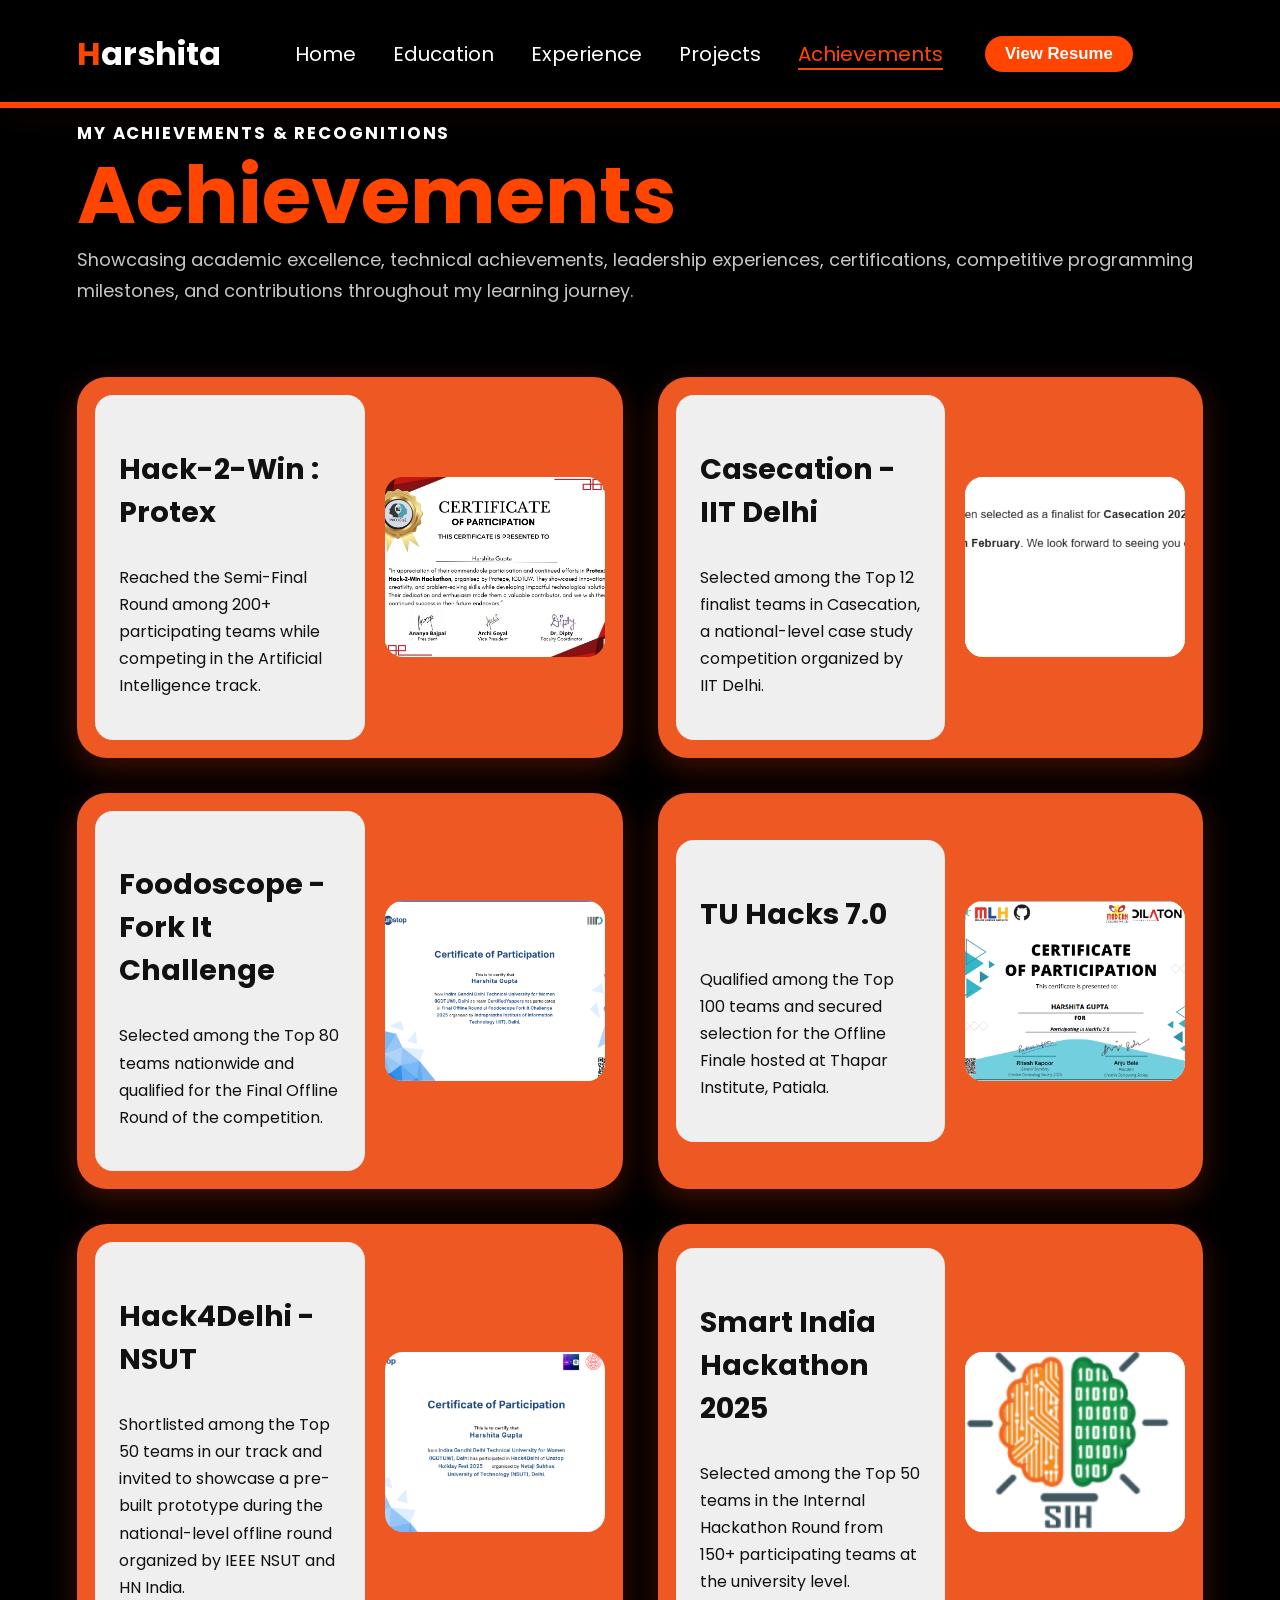
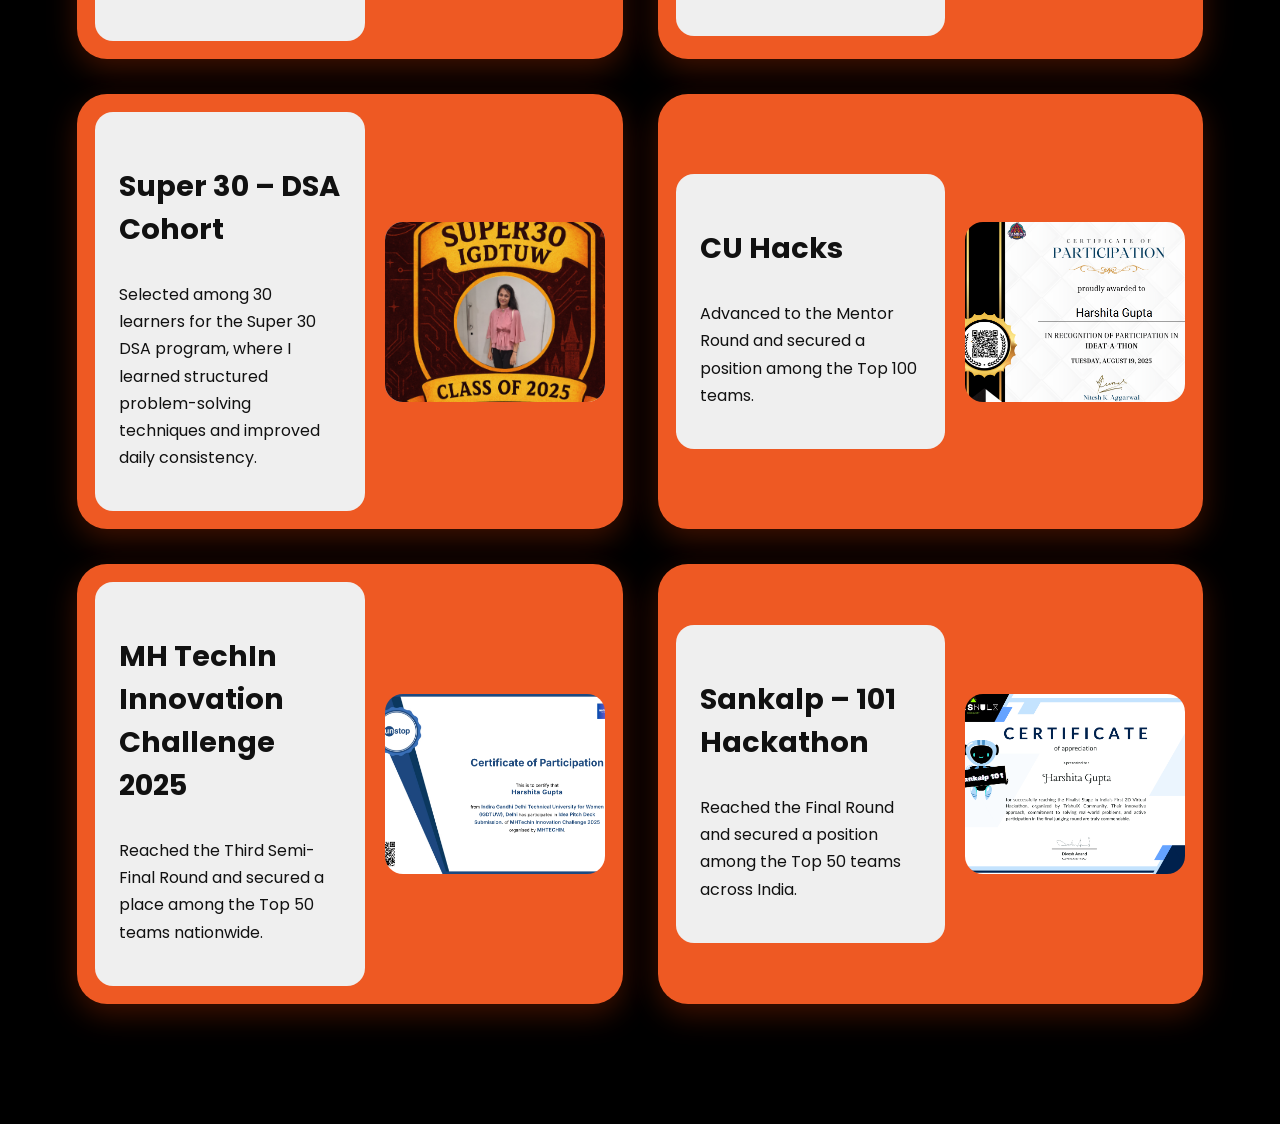
==== Achievements.html @ b1a55d59 "Initial portfolio upload" ====
<!DOCTYPE html>
<html lang="en">
<head>
    <meta charset="UTF-8">
    <meta name="viewport" content="width=device-width, initial-scale=1.0">

    <link rel="preconnect" href="https://fonts.googleapis.com">
    <link rel="preconnect" href="https://fonts.gstatic.com" crossorigin>

    <link href="https://fonts.googleapis.com/css2?family=Poppins:ital,wght@0,100;0,200;0,300;0,400;0,500;0,600;0,700;0,800;0,900;1,100;1,200;1,300;1,400;1,500;1,600;1,700;1,800;1,900&display=swap"
          rel="stylesheet">

    <title>Harshita Gupta - Achievements</title>

    <link rel="stylesheet" href="style.css">
</head>

<body class="achievements-page">

    <!-- HEADER -->

    <header>

        <h2 class="logo">
            <span>H</span>arshita
        </h2>

        <nav>

            <a href="index.html" style="--d:0.1s;">
                Home
            </a>

            <a href="Education.html" style="--d:0.2s;">
                Education
            </a>

            <a href="Experience.html" style="--d:0.3s;">
                Experience
            </a>

            <a href="Projects.html" style="--d:0.4s;">
                Projects
            </a>

            <a class="active" href="Achievements.html" style="--d:0.5s;">
                Achievements
            </a>

        </nav>

        <button id="view-resume-btn">
            <a href="#" id="view-resume-link">
                View Resume
            </a>
        </button>

    </header>

    <!-- ACHIEVEMENTS SECTION -->

<section class="achievements-section">

    <div class="achievements-hero">

        <p class="education-kicker">
            MY ACHIEVEMENTS & RECOGNITIONS
        </p>

        <h2 class="section-title">
            Achievements
        </h2>

        <p class="education-subtitle">
            Showcasing academic excellence, technical achievements,
            leadership experiences, certifications, competitive programming
            milestones, and contributions throughout my learning journey.
        </p>

    </div>

    <div class="achievements-container">

        <!-- PROTEX -->

        <div class="achievement-card">

            <div class="achievement-content">

                <h3>Hack-2-Win : Protex</h3>

                <p>
                    Reached the Semi-Final Round among 200+ participating teams
                    while competing in the Artificial Intelligence track.
                </p>

            </div>

            <div class="achievement-image">

                <a href="Achievements/Protex.png"
                   class="achievement-popup"
                   target="_blank">

                    <img src="Achievements/Protex.png"
                         alt="Protex">

                </a>

            </div>

        </div>

        <!-- CASECATION -->

        <div class="achievement-card">

            <div class="achievement-content">

                <h3>Casecation - IIT Delhi</h3>

                <p>
                    Selected among the Top 12 finalist teams in Casecation,
                    a national-level case study competition organized by IIT Delhi.
                </p>

            </div>

            <div class="achievement-image">

                <a href="Achievements/Casecation.png"
                   class="achievement-popup"
                   target="_blank">

                    <img src="Achievements/Casecation.png"
                         alt="Casecation">

                </a>

            </div>

        </div>

        <!-- FORK IT -->

        <div class="achievement-card">

            <div class="achievement-content">

                <h3>Foodoscope - Fork It Challenge</h3>

                <p>
                    Selected among the Top 80 teams nationwide and qualified
                    for the Final Offline Round of the competition.
                </p>

            </div>

            <div class="achievement-image">

                <a href="Achievements/ForkITFinals.pdf"
                   class="achievement-popup"
                   target="_blank">

                    <img src="Achievements/ForkIT.png"
                         alt="Fork It Challenge">

                </a>

            </div>

        </div>

        <!-- TU HACKS -->

        <div class="achievement-card">

    <div class="achievement-content">

        <h3>TU Hacks 7.0</h3>

        <p>
            Qualified among the Top 100 teams and secured selection
            for the Offline Finale hosted at Thapar Institute, Patiala.
        </p>

    </div>

    <div class="achievement-image">

        <a href="Achievements/TUHacks.pdf"
           class="achievement-popup"
           target="_blank">

            <img src="Achievements/TUHacks.png"
                 alt="TU Hacks">

        </a>

    </div>

</div>

        <!-- HACK4DELHI -->

        <div class="achievement-card">

            <div class="achievement-content">

                <h3>Hack4Delhi - NSUT</h3>

                <p>
                    Shortlisted among the Top 50 teams in our track and invited
                    to showcase a pre-built prototype during the national-level
                    offline round organized by IEEE NSUT and HN India.
                </p>

            </div>

            <div class="achievement-image">

                <a href="Achievements/Hack4Delhi.pdf"
                   class="achievement-popup"
                   target="_blank">

                    <img src="Achievements/Hack4Delhi.png"
                         alt="Hack4Delhi">

                </a>

            </div>

        </div>

        <!-- SIH -->

        <div class="achievement-card">

    <div class="achievement-content">

        <h3>Smart India Hackathon 2025</h3>

        <p>
            Selected among the Top 50 teams in the Internal Hackathon
            Round from 150+ participating teams at the university level.
        </p>

    </div>

    <div class="achievement-image">

        <a href="Achievements/SIH.png"
           class="achievement-popup"
           target="_blank">

            <img src="Achievements/SIH.png"
                 alt="SIH 2025">

        </a>

    </div>

</div>
<div class="achievement-card">

    <div class="achievement-content">

        <h3>Super 30 – DSA Cohort</h3>

        <p>
            Selected among 30 learners for the Super 30 DSA program,
            where I learned structured problem-solving techniques and
            improved daily consistency. 
        </p>

    </div>

    <div class="achievement-image">

        <a href="Achievements/Super30.png"
           class="achievement-popup"
           target="_blank">

            <img src="Achievements/Super30.png"
                 alt="Super 30 DSA Cohort">

        </a>

    </div>

</div>

<div class="achievement-card">

    <div class="achievement-content">

        <h3>CU Hacks</h3>

        <p>
            Advanced to the Mentor Round and secured a position among
            the Top 100 teams. 
        </p>

    </div>

    <div class="achievement-image">

        <a href="Achievements/CUHacks.png"
           class="achievement-popup"
           target="_blank">

            <img src="Achievements/CUHacks.png"
                 alt="CU Hacks">

        </a>

    </div>

</div>
<div class="achievement-card">

    <div class="achievement-content">

        <h3>MH TechIn Innovation Challenge 2025</h3>

        <p>
            Reached the Third Semi-Final Round and secured a place among
            the Top 50 teams nationwide.
        </p>

    </div>

    <div class="achievement-image">

        <a href="Achievements/MHTechIn.png"
           class="achievement-popup"
           target="_blank">

            <img src="Achievements/MHTechIn.png"
                 alt="MH TechIn Innovation Challenge">

        </a>

    </div>

</div>
<div class="achievement-card">

    <div class="achievement-content">

        <h3>Sankalp – 101 Hackathon</h3>

        <p>
            Reached the Final Round and secured a position among the
            Top 50 teams across India.
        </p>

    </div>

    <div class="achievement-image">

        <a href="Achievements/SankalpFinalist.png"
           class="achievement-popup"
           target="_blank">

            <img src="Achievements/SankalpFinalist.png"
                 alt="Sankalp 101 Hackathon">

        </a>

    </div>

</div>

    </div>

</section>

    <!-- RESUME MODAL -->

    <div id="resume-modal" class="modal" aria-hidden="true">

        <div class="modal-content">

            <button class="modal-close"
                    aria-label="Close resume">
                ×
            </button>

            <iframe src="Resume_HarshitaGupta.pdf"
                    frameborder="0"
                    title="Resume PDF">
            </iframe>

        </div>

    </div>

    <!-- SCRIPT -->

    <script>

        (function(){

            const btn = document.getElementById('view-resume-btn');
            const link = document.getElementById('view-resume-link');
            const modal = document.getElementById('resume-modal');
            const close = modal.querySelector('.modal-close');

            function openModal(e){

                if(e) e.preventDefault();

                modal.style.display = 'flex';

                modal.setAttribute(
                    'aria-hidden',
                    'false'
                );

                document.body.style.overflow = 'hidden';
            }

            function closeModal(){

                modal.style.display = 'none';

                modal.setAttribute(
                    'aria-hidden',
                    'true'
                );

                document.body.style.overflow = '';
            }

            btn.addEventListener(
                'click',
                openModal
            );

            link.addEventListener(
                'click',
                openModal
            );

            close.addEventListener(
                'click',
                closeModal
            );

            modal.addEventListener(
                'click',
                function(e){

                    if(e.target === modal)
                        closeModal();
                }
            );

            document.addEventListener(
                'keydown',
                function(e){

                    if(e.key === 'Escape')
                        closeModal();
                }
            );

        })();

    </script>

</body>
</html>
---- style.css ----
html{
	margin: 0 auto;
	font-family: "Poppins", sans-serif;
	scroll-behavior: smooth;
}

body{
	background: #000000;
	color: #ffffff;
	margin: 0 auto;
	padding: 0;
	min-height: 100vh;
	overflow-x: hidden;
}

header{
	position: fixed;
	top: 0;
	left: 0;
	width: 100%;
	height: 72px;
	padding: 18px 6%;
	display: flex;
	align-items: center;
	justify-content: space-between;
	background: rgba(0,0,0,0.95); /* ensure header covers halo and underline doesn't overlap content */
	z-index: 200;
}

.logo{
	font-size: 2rem;
	cursor: pointer;
	transition: .3s ease-in-out;
	font-weight: 700;
}

.logo span{
	color: #ff4500;
}

.logo:hover{
	transform: scale(1.1);
}

nav a{
	font-size: 1.25rem;
	color: #ffffff;
	margin-left: 2rem;
	transition: color .5s ease, border-color .5s ease, transform .5s ease, opacity .5s ease;
	text-decoration: none;
	opacity: 0;
	animation: fadeIn .7s ease-out forwards;
	animation-delay: var(--d, 0s);
}

nav a:hover,
nav a.active{
	color: #ff4500;
	border-bottom: 2px solid #ff4500;
}

header button{
	margin-right: 14rem;
	background-color: #ff4500;
	border: none;
	border-radius: 20px;
	padding: 8px 20px;
	transition: 0.5s ease;
}

header button a{
	text-decoration: none;
	color: #ffffff;
	font-size: 1.05rem;
	font-weight: 600;
}

header button:hover{
	background-color: #ff5c33;
	cursor: pointer;
	transform: translateY(-2px);
	opacity: 0.95;
}

/* thin orange underline below the navbar */
header::after{
	content: '';
	position: absolute;
	left: 0;
	right: 0;
	bottom: 0;
	height: 6px;
	background: #ff4500; /* match site orange */
	border-radius: 0;
	box-shadow: 0 6px 30px rgba(255,69,0,0.14);
	z-index: 201;
}

@media (max-width: 640px){
	header{flex-direction:column;align-items:flex-start}
	nav{flex-wrap:wrap}
	header button{margin-right:0}
	.logo{margin-right:0}
}

/* Hero section */
	.hero-section{
	display: flex;
	align-items: center;
	justify-content: space-between;
	max-width: 1320px;
	margin: 110px auto 40px auto; /* restored earlier top margin */
	padding: 0 7%;
	gap: 3rem;
	min-height: calc(100vh - 120px);
}

.hero-section .hero-text{
	width: 50%;
	display: flex;
	flex-direction: column;
	text-align: left;
	max-width: 620px;
}

.hero-section h1{
	font-size: clamp(3.5rem, 7vw, 5.2rem);
	line-height: 0.98;
	margin: 0.15rem 0 0.35rem 0;
	font-weight: 700;
}

.hero-section h1 span{ color: #ff4500; }

.hero-section h3{
	color: #ff7a2b;
	font-size: clamp(1.35rem, 2.4vw, 1.95rem);
	line-height: 1.35;
	margin: 0.15rem 0 1rem 0;
	font-weight: 600;
}

.hero-section h4{
	letter-spacing: 2px;
	font-size: 1.05rem;
	margin-bottom: 0.6rem;
	font-weight: 700;
}

/* Text entrance animations (match requested timing/delays) */
@keyframes fadeIn{
	from{ opacity: 0; transform: translateY(8px); }
	to  { opacity: 1; transform: translateY(0); }
}

.hero-section h4,
.hero-section h1,
.hero-section h3,
.hero-section p,
.connect-row{
	opacity: 0; /* start hidden until animated */
}

.hero-section h4{
	animation: fadeIn 1.0s ease-out forwards;
	opacity: 0;
}
.hero-section h1{
	animation: fadeIn 1.2s ease-out forwards;
	opacity: 0;
	animation-delay: 0.2s;
}
.hero-section h3{
	animation: fadeIn 1.4s ease-out forwards;
	opacity: 0;
	animation-delay: 0.4s;
}
.hero-section p{
	animation: fadeIn 1.6s ease-out forwards;
	opacity: 0;
	animation-delay: 0.6s;
}
.connect-row{
	animation: fadeIn 0.9s ease-out forwards;
	opacity: 0;
	animation-delay: 0.8s;
}

.hero-section p{
	margin-top: 0.4rem;
	color: rgba(255,255,255,0.86);
	max-width: 560px;
	line-height: 1.75;
	font-size: 1.12rem;
}

.hero-section button{
	background-color: #ff4500;
	border-radius: 20px;
	border: none;
	width: 150px;
	padding: 8px 20px;
	color: #ffffff;
	font-size: 1rem;
	margin-bottom: 15px;
	transition: .5s ease;
}

.hero-section button:hover{
	background-color: #ff5c33;
	cursor: pointer;
}

/* Connect row: button + social icons */
.connect-row{
	display: flex;
	align-items: center;
	gap: 0.4rem; /* tighter spacing between button and icons */
}
.connect-row button{margin-bottom:0}
.social-icons{
	display: flex;
	gap: 0.35rem; /* slightly tighter */
	margin-left: 6px;
}
.social-icons a{
	display:inline-flex;
	width:42px; /* a little larger */
	height:42px;
	align-items:center;
	justify-content:center;
	border-radius:10px;
	background: #060505; /* dark outer square */
	transition: transform .16s ease, background .16s ease;
	box-shadow: 0 6px 18px rgba(0,0,0,0.6) inset;
}
.social-icons svg{
	width:20px;
	height:20px;
	fill: #ffffff; /* icon color white on orange inner */
	background: #ff4500; /* orange inner square */
	padding: 6px; /* creates inner orange square */
	border-radius: 8px;
	box-sizing: content-box;
	transition: transform .16s ease, background .16s ease;
}
.social-icons a:hover{transform: translateY(-3px);background:#0b0b0b}
.social-icons a:hover svg{transform: scale(1.06)}

@media (max-width: 640px){
	.social-icons a{width:30px;height:30px}
	.social-icons svg{width:14px;height:14px}
}


.hero-image{
	width: 50%;
	margin-top: 0;
	display:flex;
	align-items:center;
	justify-content:center;
	position:relative;
	flex: 0 0 auto;
	transform: translateX(28px); /* nudge image container to the right */
}

.hero-image::before{
	/* orange circular backdrop / halo */
	content: '';
	position: absolute;
	width: 440px;
	height: 440px;
	border-radius: 50%;
	background: radial-gradient(circle at 35% 35%, #ff8a3b 0%, #ff5c1f 52%, #ff4500 100%);
	box-shadow: 0 0 50px rgba(255, 69, 0, 0.45);
	z-index: 1;
	/* keep halo centered behind the portrait */
	transform: none;
}

.hero-section img{
	position: relative;
	cursor: pointer;
	width: 405px;
	aspect-ratio: 1 / 1;
	object-fit: cover;
	object-position: 50% 22%;
	border-radius: 50%;
	border: none;
	transition: 0.4s ease-in-out;
	z-index: 2;
}

@media (max-width: 900px){
	.hero-section{flex-direction:column}
	.hero-text,.hero-image{width:100%;margin-left:0}
	.hero-image{margin-top:2rem}
	.hero-section img{width:290px;margin-left:0;object-position:50% 22%}
	.hero-image::before{width:360px;height:360px;transform:translateY(40px)}
}

/* Modal styles for resume preview */
.modal{display:none;position:fixed;inset:0;align-items:center;justify-content:center;background:rgba(0,0,0,0.6);z-index:9999}
.modal-content{width:85%;max-width:1000px;height:85vh;background:#0b0b0b;border-radius:10px;overflow:hidden;display:flex;flex-direction:column}
.modal-close{align-self:flex-end;background:transparent;border:none;color:#fff;font-size:2rem;padding:8px 16px;cursor:pointer}
.modal-content iframe{flex:1;border:0;width:100%;height:100%;background:#fff}
.modal[aria-hidden="false"]{display:flex}

/* Shared section title */
.section-title{
	font-size: clamp(3.1rem, 7vw, 5rem);
	color: #ff4500;
	line-height: 0.98;
	margin: 0.1rem 0 0.7rem 0;
	text-align: left;
}

.education-page{
	background: #000000;
}

/* Education layout */
.education-section{
	max-width: 1320px;
	margin: 118px auto 20px auto;
	padding: 0 7% 2rem 7%;
	display: flex;
	flex-direction: column;
	gap: 1.1rem;
}

.education-hero{
	padding: 0.4rem 0 0.7rem 0;
	animation: fadeIn 0.9s ease-out both;
}

.education-kicker{
	margin: 0 0 0.6rem 0;
	font-size: 1.05rem;
	letter-spacing: 0.12rem;
	text-transform: uppercase;
	font-weight: 700;
	color: #ffffff;
}

.education-subtitle{
    margin: 0.2rem 0 0.25rem 0;
    color: rgba(255,255,255,0.78);
    font-size: 1.12rem;
    line-height: 1.72;
    width: 100%;
}

.edu-card{
	display: grid;
	grid-template-columns: 300px 1fr;
	align-items: stretch;
	gap: 1.1rem;
	background: #050505;
	border: 1px solid rgba(255, 69, 0, 0.42);
	border-radius: 14px;
	padding: 14px;
	box-shadow: 0 10px 22px rgba(0,0,0,0.32);
	animation: fadeIn 0.9s ease-out both;
	transition: transform 0.25s ease,
                box-shadow 0.25s ease,
                border-color 0.25s ease;
	cursor: pointer;
	position: relative;
}

.edu-card:hover{
        transform: translateY(-10px) scale(1.02);


    border-color: #ff6a33;

    box-shadow:
        0 18px 40px rgba(255,69,0,0.35),
        0 0 25px rgba(255,69,0,0.20);
}
.edu-image-box{
    border: 5px solid #ff4500;
    border-radius: 12px;
    overflow: hidden;   /* important */
    padding: 0;
    background: #000;
}

.edu-image-box img{
    width: 100%;
    height: 100%;
    object-fit: cover;
    border-radius: 0;   /* remove inner gap */
    display: block;
}

.edu-content{
	display: flex;
	flex-direction: column;
	justify-content: center;
	padding: 4px 8px;
}

.edu-content h3{
	margin: 0 0 0.55rem 0;
	font-size: clamp(1.55rem, 3vw, 2rem);
	color: #ffffff;
}

.edu-highlight{
	margin: 0 0 0.65rem 0;
	color: #ff8a3b;
	font-weight: 600;
	line-height: 1.5;
	font-size: 1.1rem;
}

.edu-content ul{
	margin: 0;
	padding-left: 1.2rem;
	color: rgba(255,255,255,0.9);
	line-height: 1.6;
	font-size: 1.03rem;
}

.simple-section{
	max-width: 1320px;
	margin: 20px auto;
	padding: 0 7% 2.5rem 7%;
	min-height: 120px;
}

@media (max-width: 1024px){
	.edu-card{
		grid-template-columns: 240px 1fr;
	}
}

@media (max-width: 820px){
	.edu-card{
		grid-template-columns: 1fr;
	}
	.edu-image-box{
		min-height: 190px;
	}
	.section-title{
		text-align: center;
	}
	.education-kicker,
	.education-subtitle{
		text-align: center;
	}
}
.semester-scores{
    display: flex;
    gap: 12px;
    margin-top: 16px;
    flex-wrap: wrap;
}

.semester-scores span{
    background: #ff4500;
    color: #ffffff;
    padding: 8px 16px;
    border-radius: 20px;
    font-weight: 600;
    font-size: 0.95rem;
    box-shadow: 0 4px 12px rgba(255,69,0,0.25);
    transition: all 0.3s ease;
    cursor: pointer;
    border: 1px solid transparent;
}

.semester-scores span:hover{
    transform: translateY(-4px) scale(1.05);
    background: #ff6a33;
    border-color: rgba(255,255,255,0.25);
    box-shadow:
        0 10px 25px rgba(255,69,0,0.45),
        0 0 20px rgba(255,69,0,0.25);
}
/* EXPERIENCE PAGE */

.experience-section{
	 padding-top:40px;
    max-width:1300px;
    margin:120px auto;
    padding:0 6%;
}

.experience-hero{
    margin-bottom:70px;
}

.experience-card{
    display:flex;
    gap:50px;
    position:relative;
    margin-bottom:0px;
}

.company-logo{
	overflow: visible;
    position:relative;
    width:220px;
    display:flex;
    justify-content:center;
    align-items:center;
    flex-shrink:0;
}

.experience-card:first-child .company-logo::before{
    content:'';
    position:absolute;

    top:-30px;
    left:50%;
    transform:translateX(-50%);

    width:20px;
    height:20px;

    background:#ff4500;
    border-radius:50%;

    box-shadow:
        0 0 0 8px rgba(255,69,0,.15),
        0 0 25px rgba(255,69,0,.8);

    z-index:999;
}

.company-logo::after{
    content:'';
    position:absolute;

    top:-8px;      /* starts at top dot */
    bottom:0;       /* ends exactly at bottom of logo container */

    left:50%;
    transform:translateX(-50%);

    width:3px;
    background:#ff4500;

    z-index:0;
}

.company-logo img{
    position:relative;
    z-index:2;

    width:150px;
    height:150px;

    border-radius:50%;
    object-fit:cover;

    background:#000;

    border:5px solid #ff4500;

    box-shadow:
        0 0 30px rgba(255,69,0,.35);

    transition:.3s;
}

.company-logo img:hover{
    transform:scale(1.05);
}

.experience-content{
    flex:1;
    padding-left:40px;
    border-left:2px solid rgba(252, 252, 252, 0.15);
}

.experience-content h3{
    color:white;
     font-size:2.4rem;
    line-height:1.2;
    margin-bottom:12px;
}

.experience-role{
    color:white;
    font-size:1.45rem;
    font-weight:600;
    margin-bottom:8px;
}

.experience-highlight{
    color:#ff8a3b;
    font-size:1.15rem;
    font-weight:600;
    margin-bottom:18px;
}

.experience-content ul{
    padding-left:24px;
    color:white;
    line-height:1.6;
    font-size:1.05rem;
}

.experience-content li{
    margin-bottom:10px;
}

.experience-links{
    display:flex;
    gap:14px;
    flex-wrap:wrap;
    margin-top:25px;
}

.experience-links a{
    text-decoration:none;
    background:#ff4500;
    color:white;
    padding:12px 24px;
    border-radius:30px;
    font-weight:600;

    transition:.3s;

    box-shadow:
    0 8px 20px rgba(255,69,0,.35);
}

.experience-links a:hover{
    transform:translateY(-4px) scale(1.05);

    background:#ff6a33;

    box-shadow:
    0 12px 30px rgba(255,69,0,.5);
}
.experience-card:not(:first-child) .company-logo::before{
    display:none;
}
.end-dot{
    position:absolute;
    left:50%;
    bottom:-20px;

    transform:translateX(-50%);

    width:22px;
    height:22px;

    background:#ff4500;
    border-radius:50%;

    box-shadow:
        0 0 0 8px rgba(255,69,0,.15),
        0 0 30px rgba(255,69,0,.8);

    z-index:3;
}
@media(max-width:900px){

    .experience-card{
        flex-direction:column;
    }

    .company-logo{
        width:100%;
    }

    .company-logo::after{
        display:none;
    }

    .experience-content{
        border-left:none;
        padding-left:0;
    }

    .experience-content h3{
        font-size:2rem;
    }
}
/* =========================
   PROJECTS PAGE
========================= */

.projects-section{
    max-width:1300px;
    margin:120px auto;
    padding:0 6%;
}

.projects-hero{
    margin-bottom:70px;
}

.projects-container{
    display:grid;
    grid-template-columns:repeat(3,1fr);
    gap:35px;
}

.project-card{
    background:#f95e25f4;
    border-radius:20px;

    padding:20px;

    display:flex;
    flex-direction:column;

    transition:.35s;
 min-height: 150px;
    box-shadow:
    0 10px 30px rgba(255,69,0,.25);
}



.project-card:hover{
    transform:translateY(-10px);

    box-shadow:
    0 20px 40px rgba(255,69,0,.45);
}

.project-card img{
    width:100%;
    height:240px;

    object-fit:cover;

    border-radius:18px;

    background:#111;
}

.project-card h3{
    color:rgb(2, 0, 0);

    font-size:1.8rem;

    margin-top:20px;
    margin-bottom:15px;

    text-align:center;
}

.project-card p{
    color:white;
    text-align:center;
    line-height:1.7;
    font-size:0.98rem;

    margin-bottom:20px;
}

.project-links{
    display:flex;
    justify-content:center;
    gap:22px;

    margin-top:25px;
}

.project-links a{
    width:55px;
    height:55px;

    border-radius:50%;

    background:black;

    display:flex;
    justify-content:center;
    align-items:center;

    text-decoration:none;

    transition:.3s;
}

.project-links a:hover{
    transform:scale(1.12);

    background:#1a1a1a;
}

.project-links i{
    color:white;
    font-size:1.7rem;
}

.project-links img{
    width:26px;
    height:26px;

    object-fit:contain;
}

/* RESPONSIVE */

@media(max-width:1100px){

    .projects-container{
        grid-template-columns:repeat(2,1fr);
    }
}

@media(max-width:700px){

    .projects-container{
        grid-template-columns:1fr;
    }

    .project-card h3{
        font-size:1.5rem;
    }
}
/* =========================
   ACHIEVEMENTS PAGE
========================= */

.achievements-section{
    max-width:1300px;
    margin:120px auto;
    padding:0 6%;
}

.achievements-hero{
    margin-bottom:70px;
}

.achievements-container{
    display:grid;
    grid-template-columns:repeat(2,1fr);
    gap:35px;
}

/* MAIN CARD */

.achievement-card{
    background:#f95e25f4;

    border-radius:30px;

    padding:18px;

    display:flex;
    align-items:center;
    gap:20px;

    min-height:240px;

    transition:.35s ease;

    box-shadow:
    0 10px 30px rgba(255,69,0,.25);
}

.achievement-card:hover{
    transform:translateY(-10px);

    box-shadow:
    0 20px 45px rgba(255,69,0,.5);
}

/* KEEP IMAGE RIGHT */



/* CONTENT BOX */

.achievement-content{
    flex:1;

    background:#efefef;

    border-radius:18px;

    padding:24px;

    min-height:180px;

    display:flex;
    flex-direction:column;
    justify-content:center;
}

.achievement-content h3{
    color:#111;

    font-size:1.8rem;
    font-weight:700;

    margin-bottom:14px;
}

.achievement-content p{
    color:#111;

    font-size:1rem;

    line-height:1.7;
}

/* IMAGE BOX */

.achievement-image{
    width:220px;
    min-width:220px;

    height:180px;

    overflow:hidden;

    border-radius:18px;

    background:#efefef;
}

.achievement-image img{
    width:100%;
    height:100%;

    object-fit:cover;

    display:block;

    transition:.4s;
}

.achievement-card:hover .achievement-image img{
    transform:scale(1.05);
}

/* IMAGE LINK */

.achievement-popup{
    width:100%;
    height:100%;

    display:block;
}

/* RESPONSIVE */

@media(max-width:1000px){

    .achievements-container{
        grid-template-columns:1fr;
    }
}

@media(max-width:700px){

    .achievement-card{
        flex-direction:column;
    }

    .achievement-content{
        width:100%;
        min-height:auto;
    }

    .achievement-image{
        width:100%;
        min-width:100%;
        height:250px;
    }

    .achievement-content h3{
        font-size:1.5rem;
    }

    .achievement-content p{
        font-size:.95rem;
    }
}
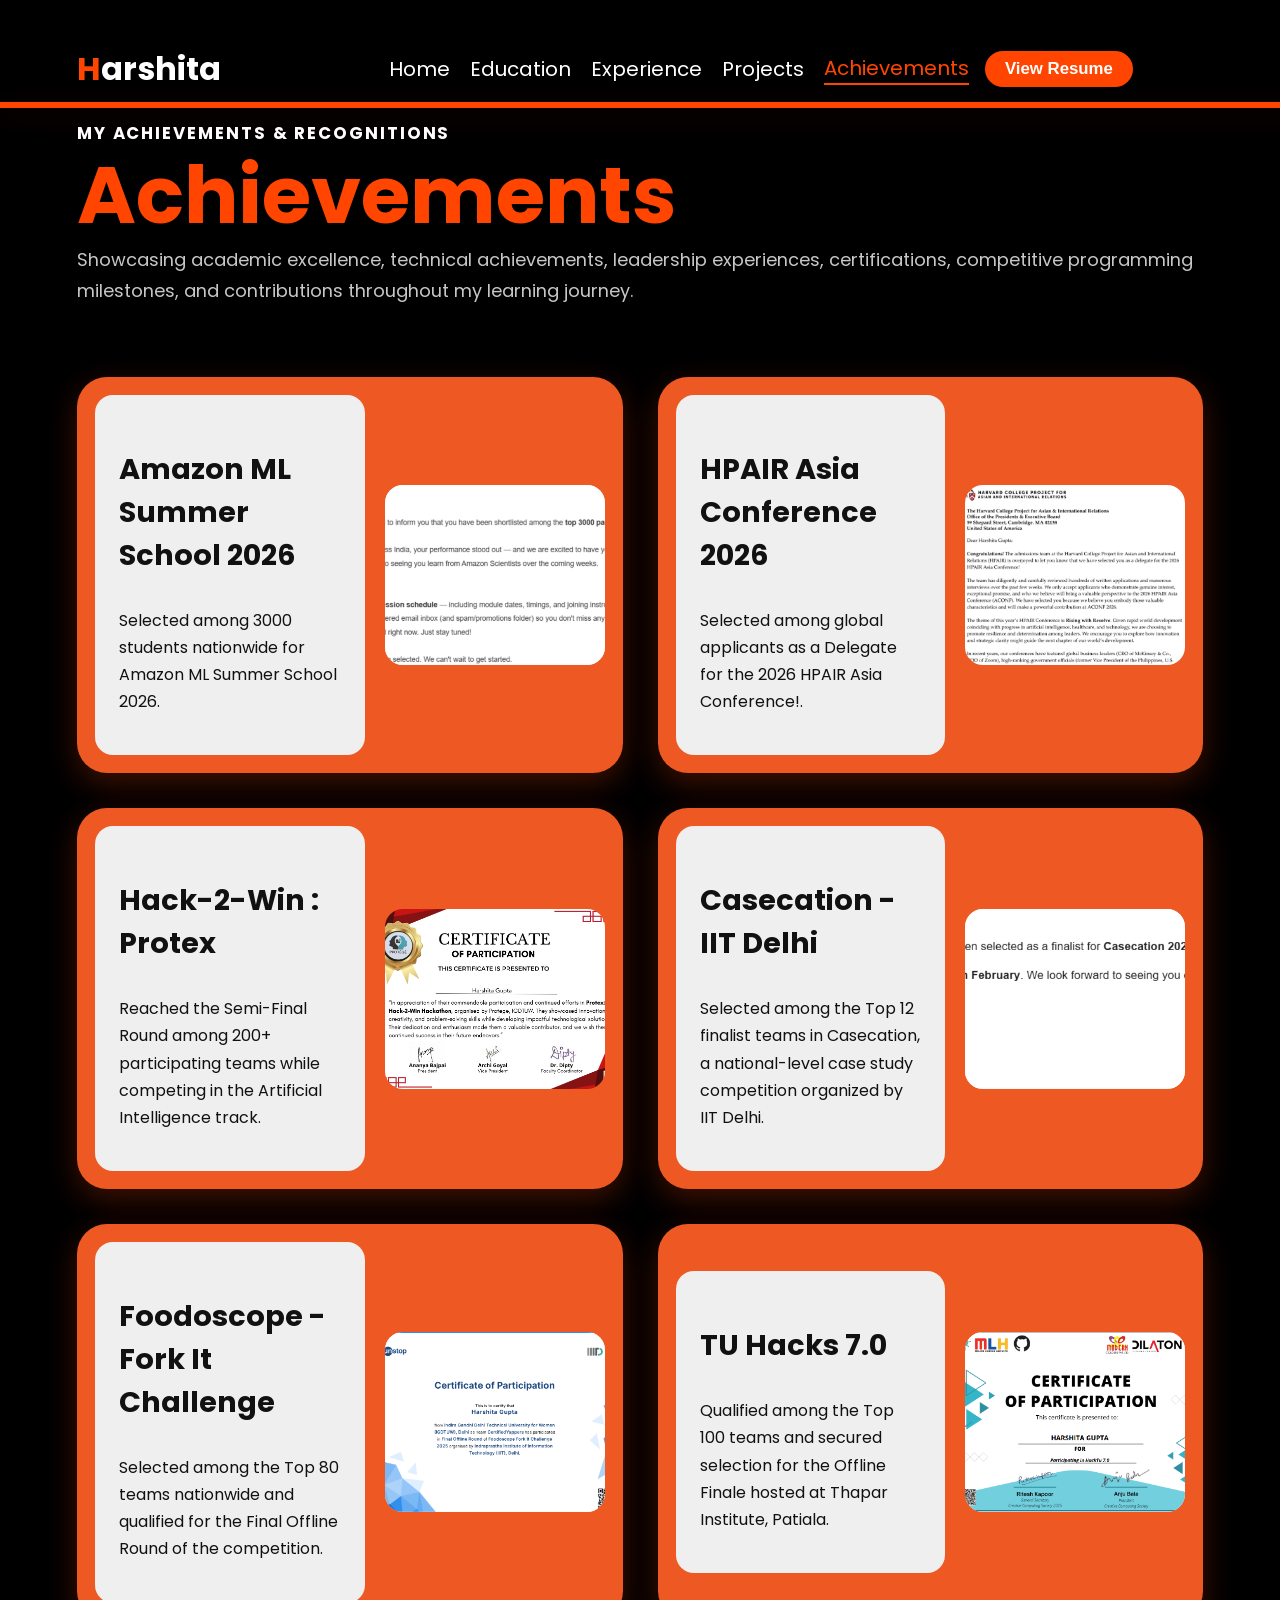
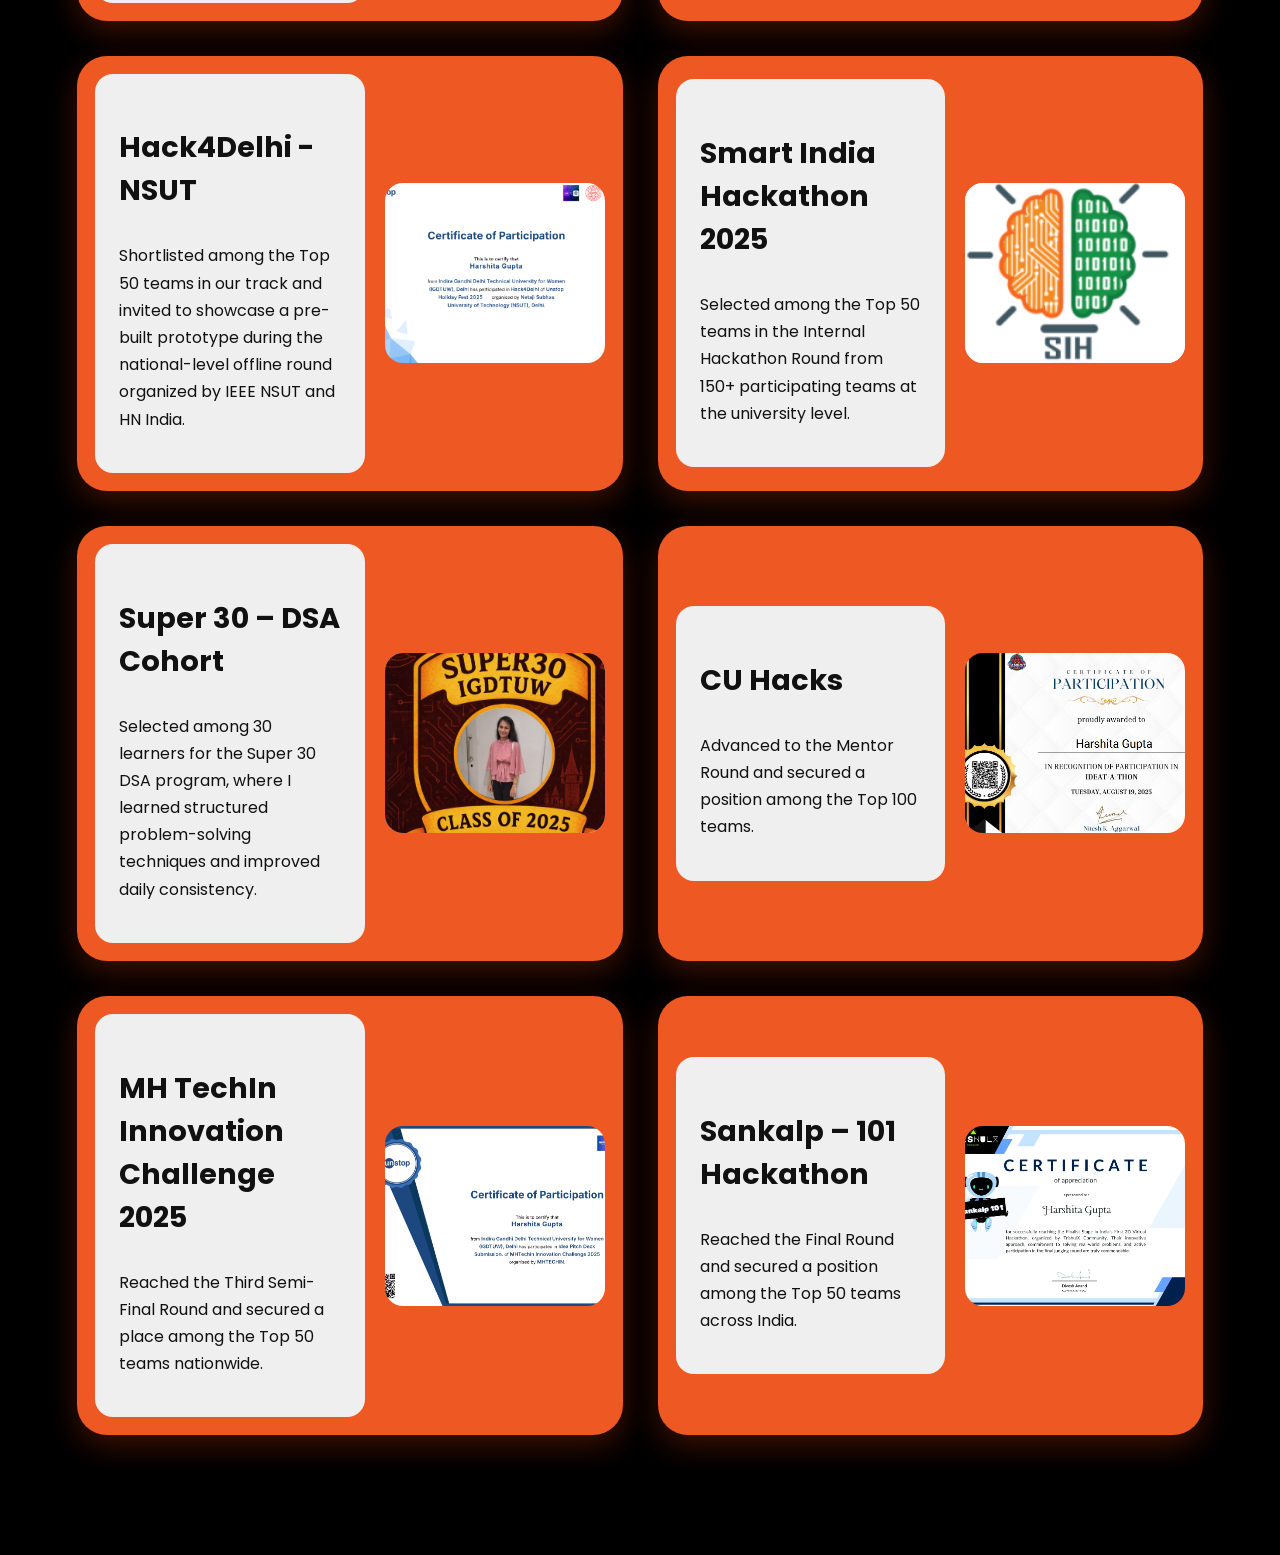
==== commit 1d5b64f4: "recent changes" ====
--- a/Achievements.html
+++ b/Achievements.html
@@ -80,6 +80,67 @@
     </div>
 
     <div class="achievements-container">
+        
+         <!-- MLSS-->
+
+        <div class="achievement-card">
+
+            <div class="achievement-content">
+
+                <h3>Amazon ML Summer School 2026</h3>
+
+                <p>
+            Selected among 3000 students nationwide for Amazon ML Summer School 2026.
+                </p>
+
+            </div>
+
+            <div class="achievement-image">
+
+                <a href="https://drive.google.com/file/d/1lQlqC3X9nnpXbZzaQlr5p3c9piMPay1y/view?usp=sharing"
+                   class="achievement-popup"
+                   target="_blank">
+
+                    <img src="Achievements/MLSS.png"
+                         alt="MLSS">
+
+                </a>
+
+            </div>
+
+        </div>
+
+
+         <!-- HAPIR DELEGATE-->
+
+        <div class="achievement-card">
+
+            <div class="achievement-content">
+
+                <h3>HPAIR Asia Conference 2026</h3>
+
+                <p>
+            Selected among global applicants as a Delegate for the 2026
+HPAIR Asia Conference!.
+                </p>
+
+            </div>
+
+            <div class="achievement-image">
+
+                <a href="https://drive.google.com/file/d/1AMharlIPgM9FcCns4amQ15JyTBkTAHff/view?usp=sharing"
+                   class="achievement-popup"
+                   target="_blank">
+
+                    <img src="Achievements/HPAIR.png"
+                         alt="HPAIR">
+
+                </a>
+
+            </div>
+
+        </div>
+
 
         <!-- PROTEX -->
 
--- a/style.css
+++ b/style.css
@@ -21,8 +21,10 @@
 	height: 72px;
 	padding: 18px 6%;
 	display: flex;
+    flex-wrap: wrap;
 	align-items: center;
 	justify-content: space-between;
+    gap: 0.75rem 1rem;
 	background: rgba(0,0,0,0.95); /* ensure header covers halo and underline doesn't overlap content */
 	z-index: 200;
 }
@@ -45,12 +47,21 @@
 nav a{
 	font-size: 1.25rem;
 	color: #ffffff;
-	margin-left: 2rem;
+    margin-left: 0;
 	transition: color .5s ease, border-color .5s ease, transform .5s ease, opacity .5s ease;
 	text-decoration: none;
 	opacity: 0;
 	animation: fadeIn .7s ease-out forwards;
 	animation-delay: var(--d, 0s);
+}
+
+nav{
+    display: flex;
+    align-items: center;
+    justify-content: flex-end;
+    flex-wrap: wrap;
+    gap: 0.75rem 1.25rem;
+    flex: 1 1 auto;
 }
 
 nav a:hover,
@@ -97,10 +108,29 @@
 }
 
 @media (max-width: 640px){
-	header{flex-direction:column;align-items:flex-start}
-	nav{flex-wrap:wrap}
-	header button{margin-right:0}
-	.logo{margin-right:0}
+    header{
+        height: auto;
+        min-height: 72px;
+        padding: 12px 5% 14px;
+        flex-direction: column;
+        align-items: center;
+        justify-content: center;
+    }
+    nav{
+        width: 100%;
+        justify-content: center;
+        gap: 0.45rem 0.9rem;
+    }
+    nav a{
+        font-size: 1rem;
+    }
+    header button{
+        margin-right: 0;
+    }
+    .logo{
+        margin-right: 0;
+        font-size: 1.75rem;
+    }
 }
 
 /* Hero section */
@@ -251,7 +281,6 @@
 	.social-icons a{width:30px;height:30px}
 	.social-icons svg{width:14px;height:14px}
 }
-
 
 .hero-image{
 	width: 50%;
@@ -297,6 +326,73 @@
 	.hero-image{margin-top:2rem}
 	.hero-section img{width:290px;margin-left:0;object-position:50% 22%}
 	.hero-image::before{width:360px;height:360px;transform:translateY(40px)}
+}
+
+@media (max-width: 640px){
+    .hero-section{
+        margin: 140px auto 32px auto;
+        padding: 0 5%;
+        gap: 1.75rem;
+        min-height: auto;
+    }
+
+    .hero-section .hero-text{
+        max-width: 100%;
+    }
+
+    .hero-section h1{
+        font-size: clamp(2.6rem, 14vw, 3.4rem);
+    }
+
+    .hero-section h3{
+        font-size: 1.12rem;
+    }
+
+    .hero-section p{
+        font-size: 1rem;
+        line-height: 1.65;
+    }
+
+    .connect-row{
+        flex-wrap: wrap;
+    }
+
+    .hero-image{
+        transform: none;
+        margin-top: 1rem;
+    }
+
+    .hero-image::before{
+        width: 280px;
+        height: 280px;
+        transform: none;
+    }
+
+    .hero-section img{
+        width: min(235px, 72vw);
+    }
+
+    .education-section,
+    .experience-section,
+    .projects-section,
+    .achievements-section{
+        margin-top: 140px;
+        padding-left: 5%;
+        padding-right: 5%;
+    }
+
+    .modal-content{
+        width: 92%;
+        height: 78vh;
+    }
+
+    .project-card img{
+        height: 210px;
+    }
+
+    .achievement-image{
+        height: 210px;
+    }
 }
 
 /* Modal styles for resume preview */
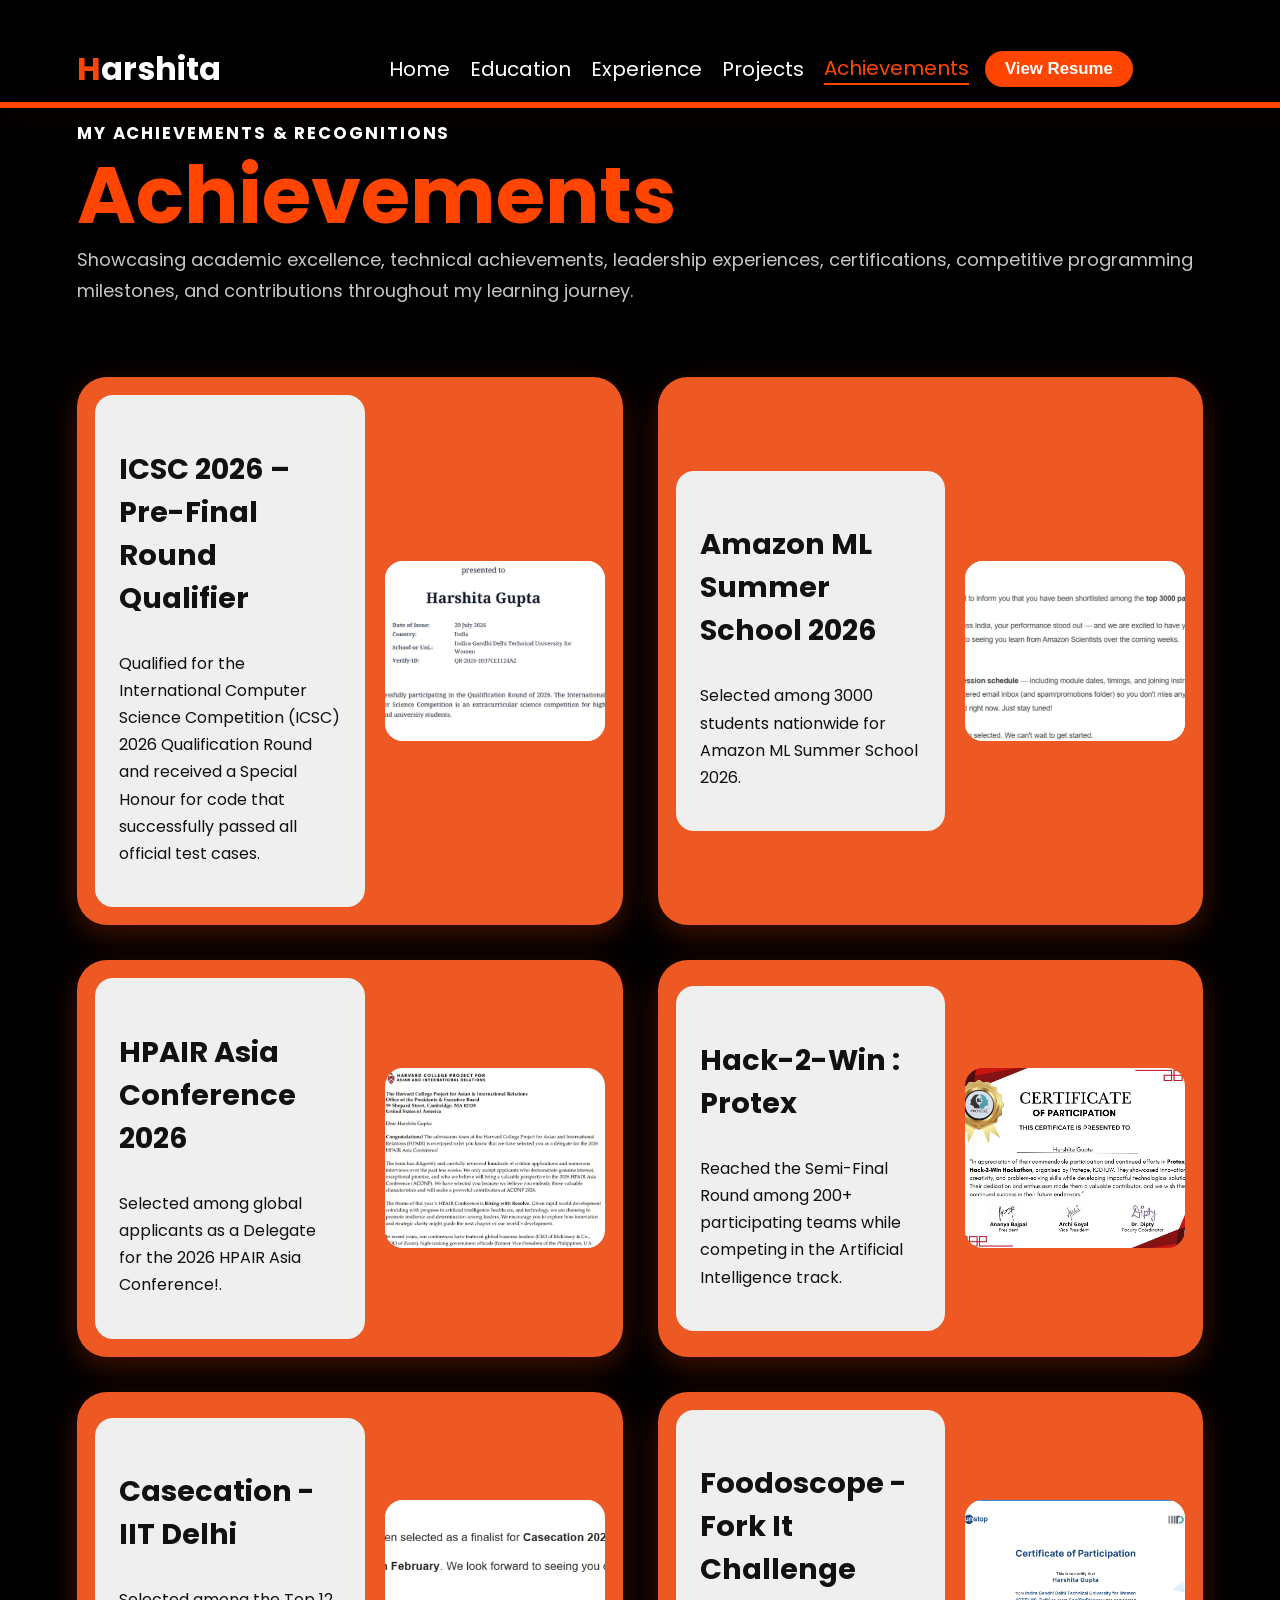
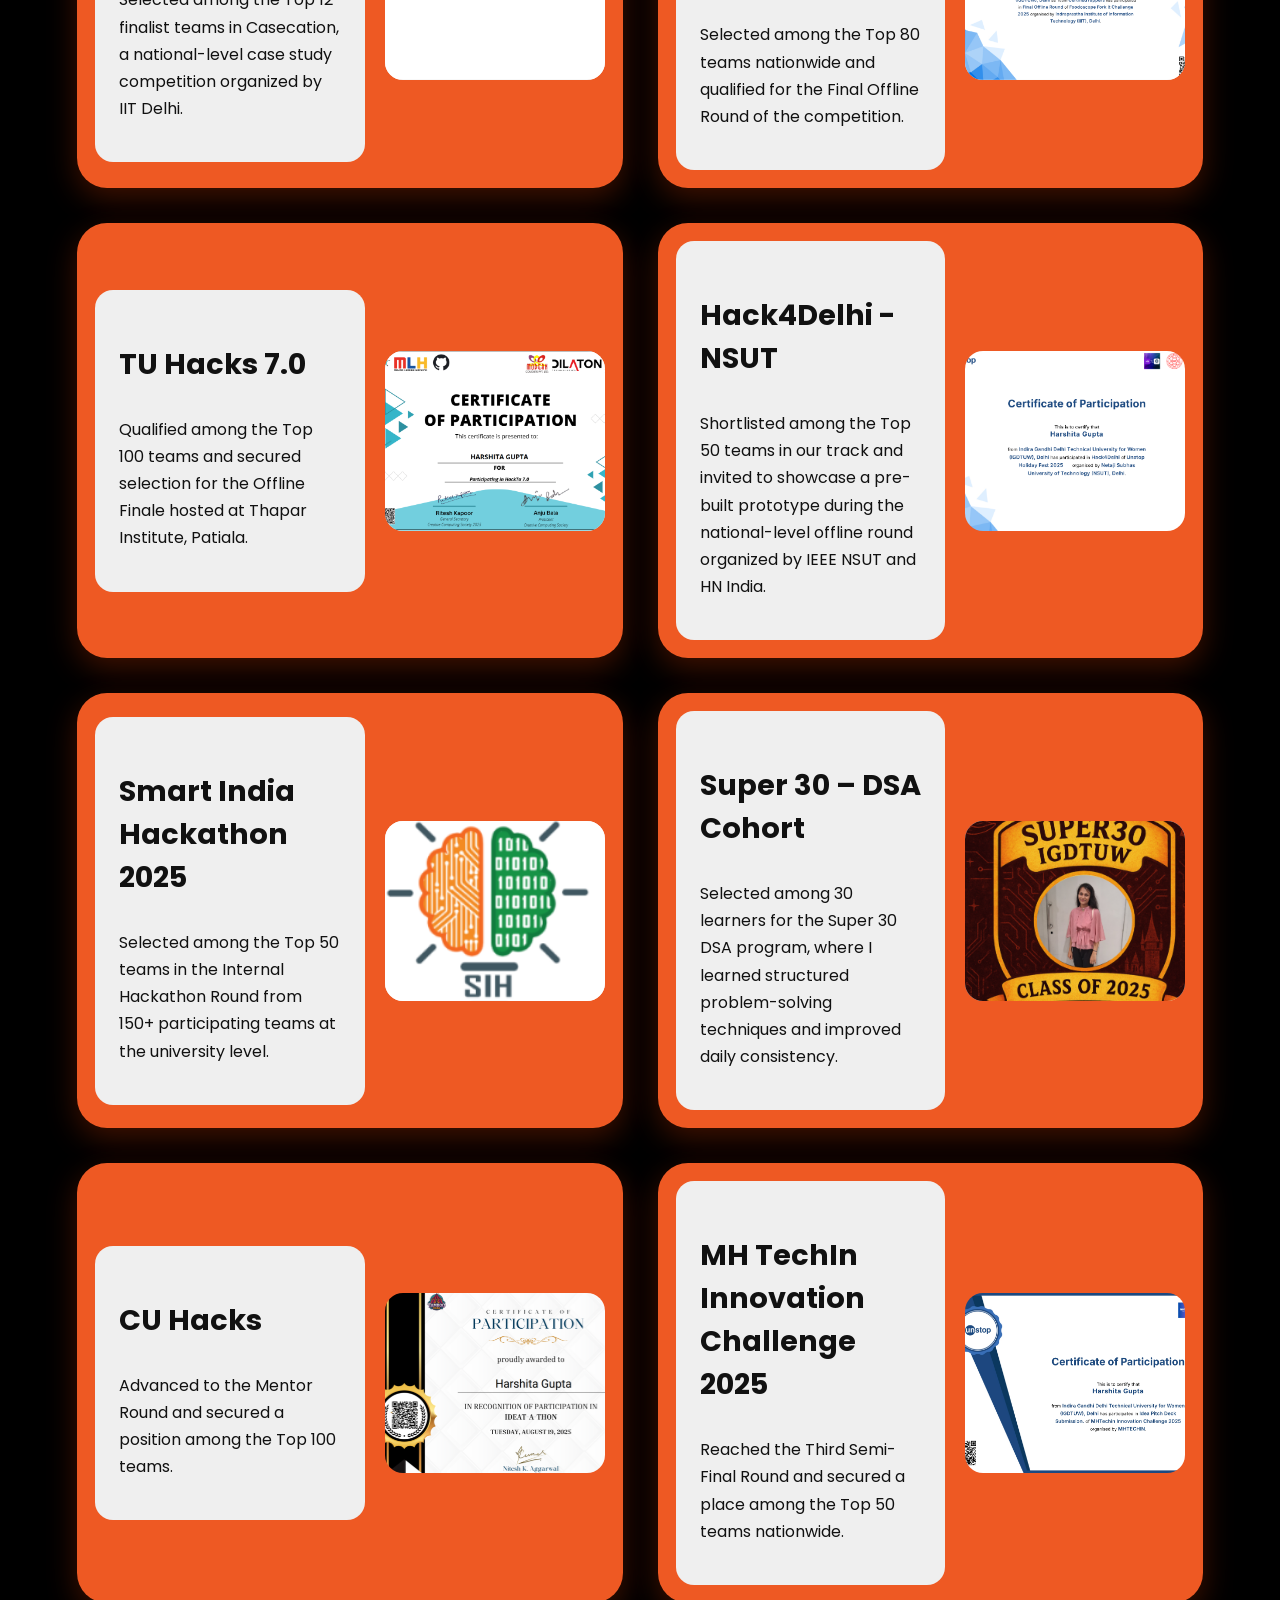
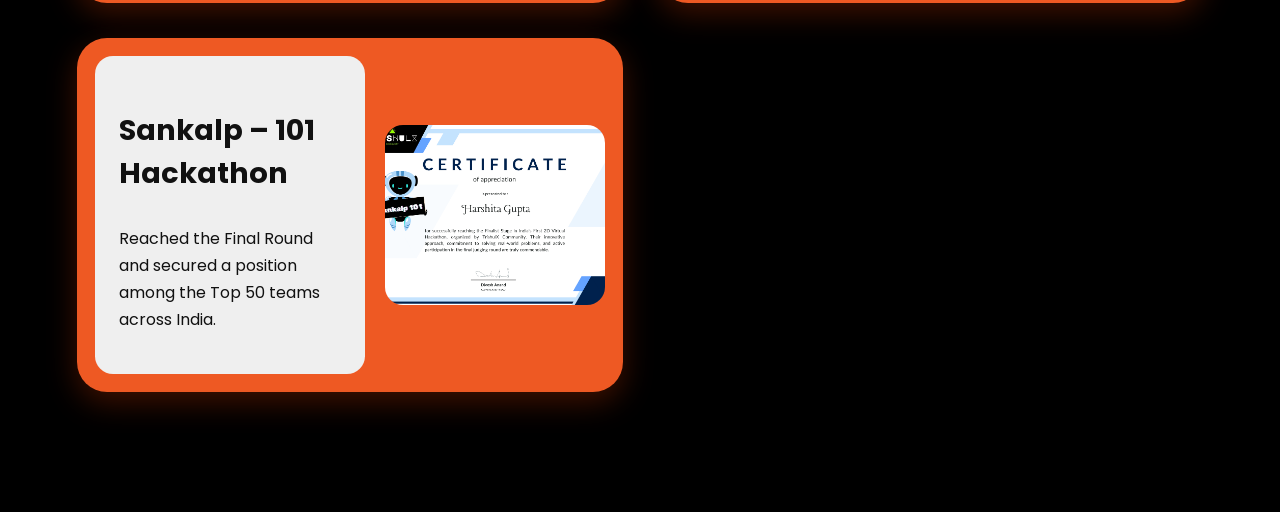
==== commit 2ad51cb0: "updated" ====
--- a/Achievements.html
+++ b/Achievements.html
@@ -80,6 +80,38 @@
     </div>
 
     <div class="achievements-container">
+        <!-- ICSC-2026-->
+
+        <div class="achievement-card">
+
+            <div class="achievement-content">
+
+                <h3>ICSC 2026 – Pre-Final Round Qualifier</h3>
+
+                <p>
+            Qualified for the International Computer Science Competition (ICSC) 2026 Qualification 
+            Round and received a Special Honour for code that 
+            successfully passed all official test cases.
+                </p>
+
+            </div>
+
+            <div class="achievement-image">
+
+                <a href="https://drive.google.com/file/d/15MVG4jtO7a7mwFO1iFFYzO7dD9oCGDpn/view?usp=sharing"
+                   class="achievement-popup"
+                   target="_blank">
+
+                    <img src="Achievements/ICSC.png"
+                         alt="MLSS">
+
+                </a>
+
+            </div>
+
+        </div>
+
+
         
          <!-- MLSS-->
 
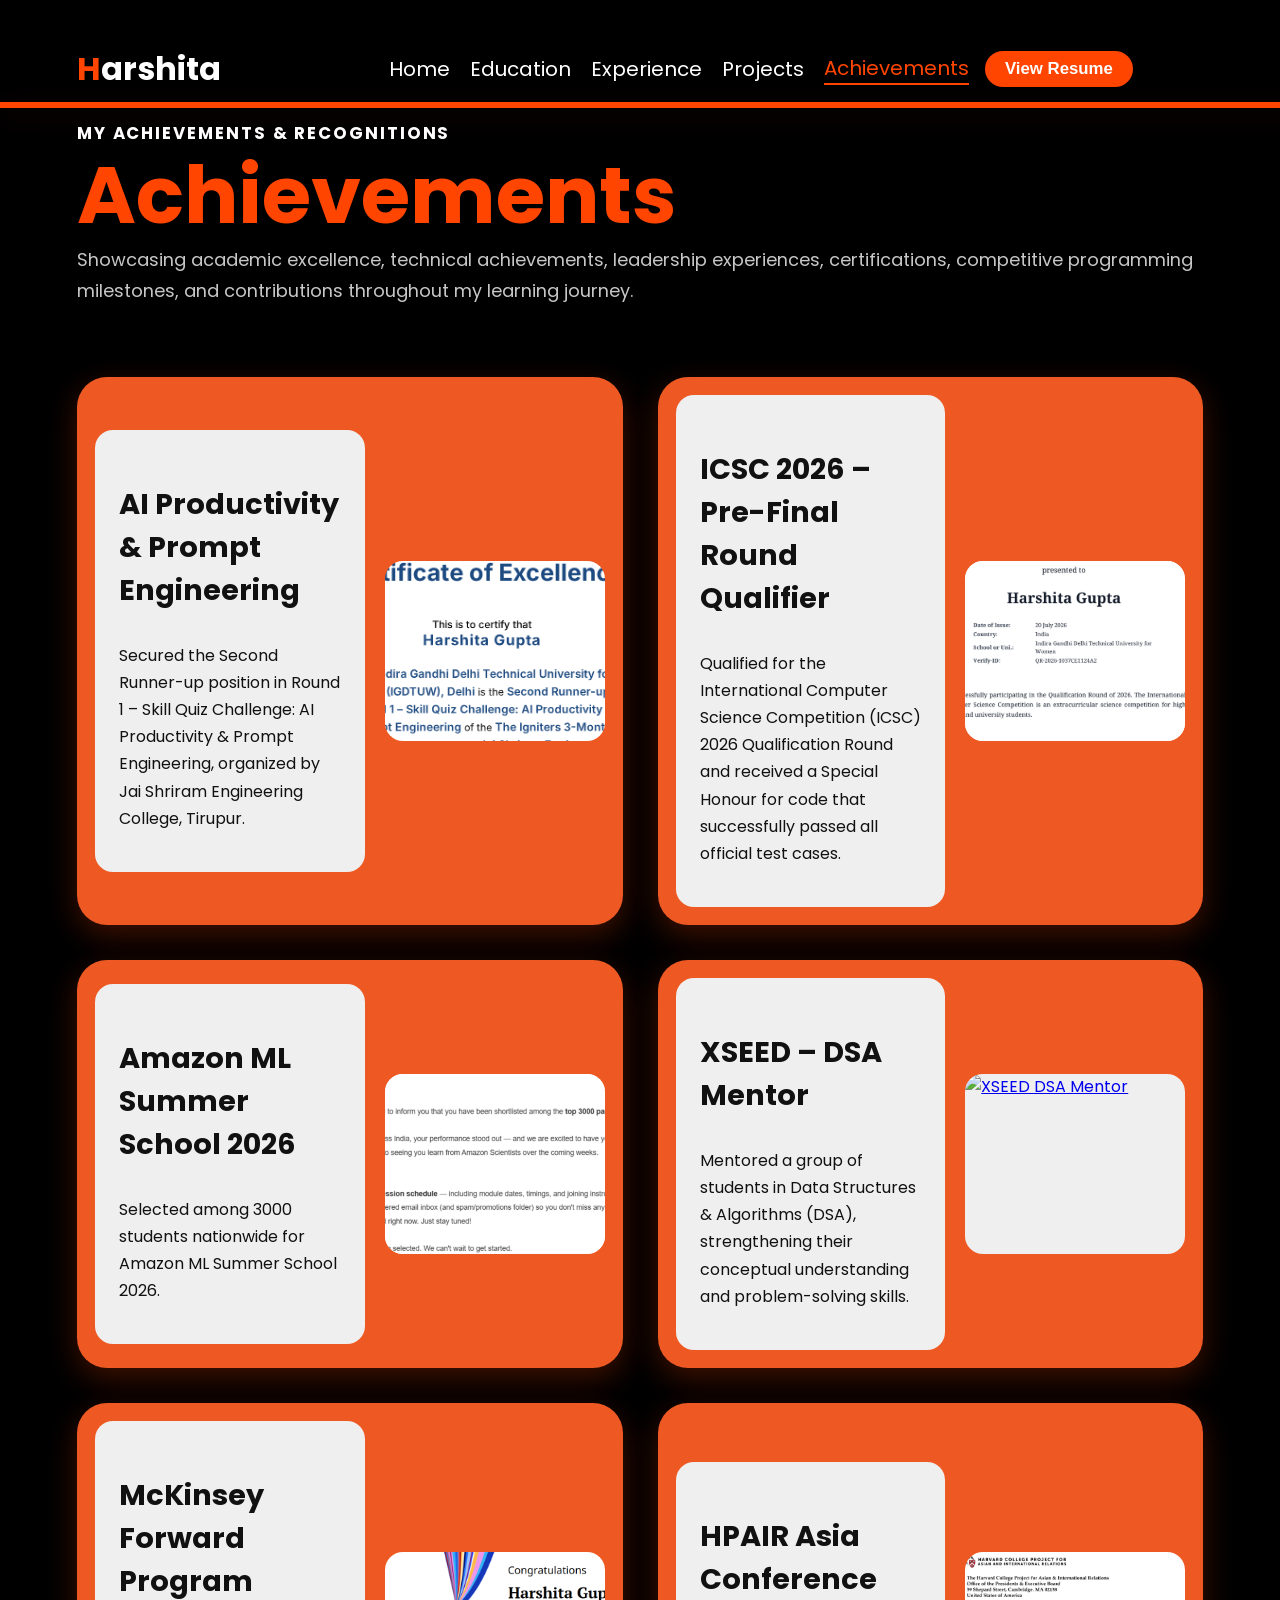
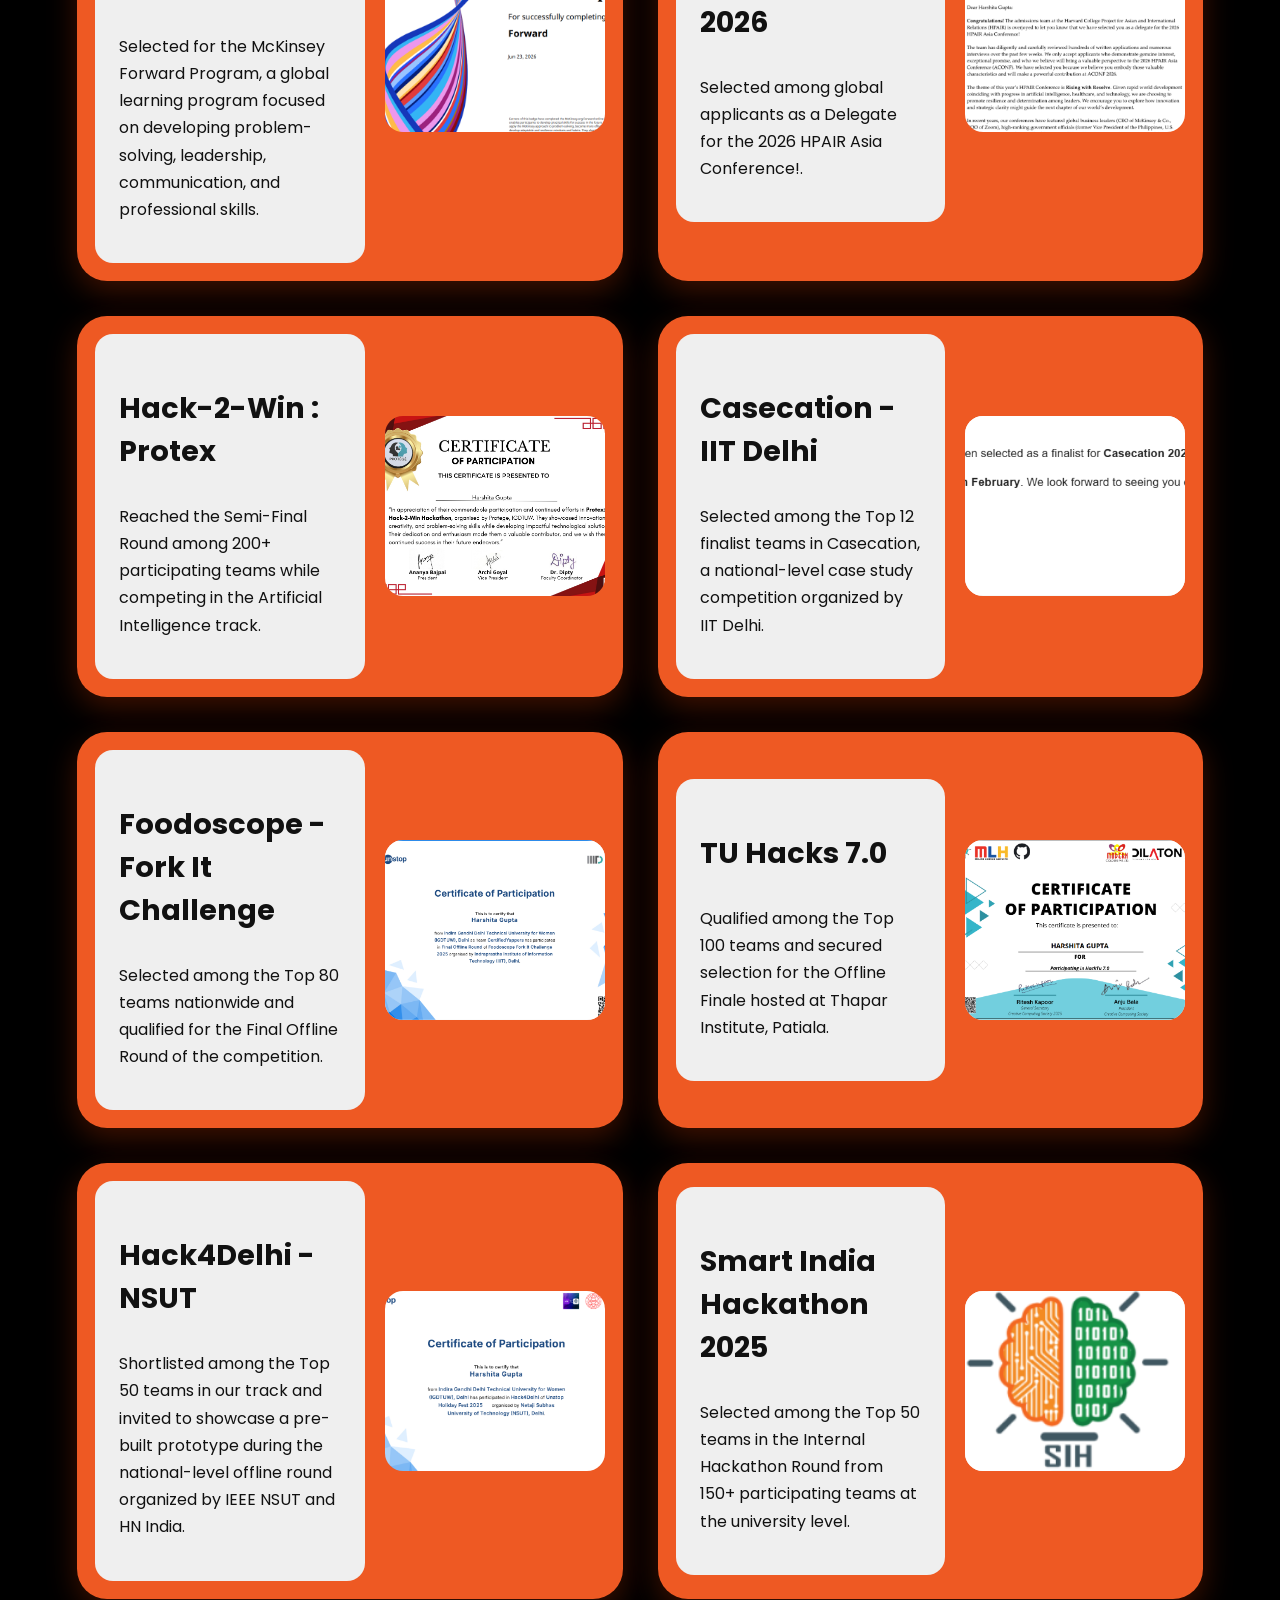
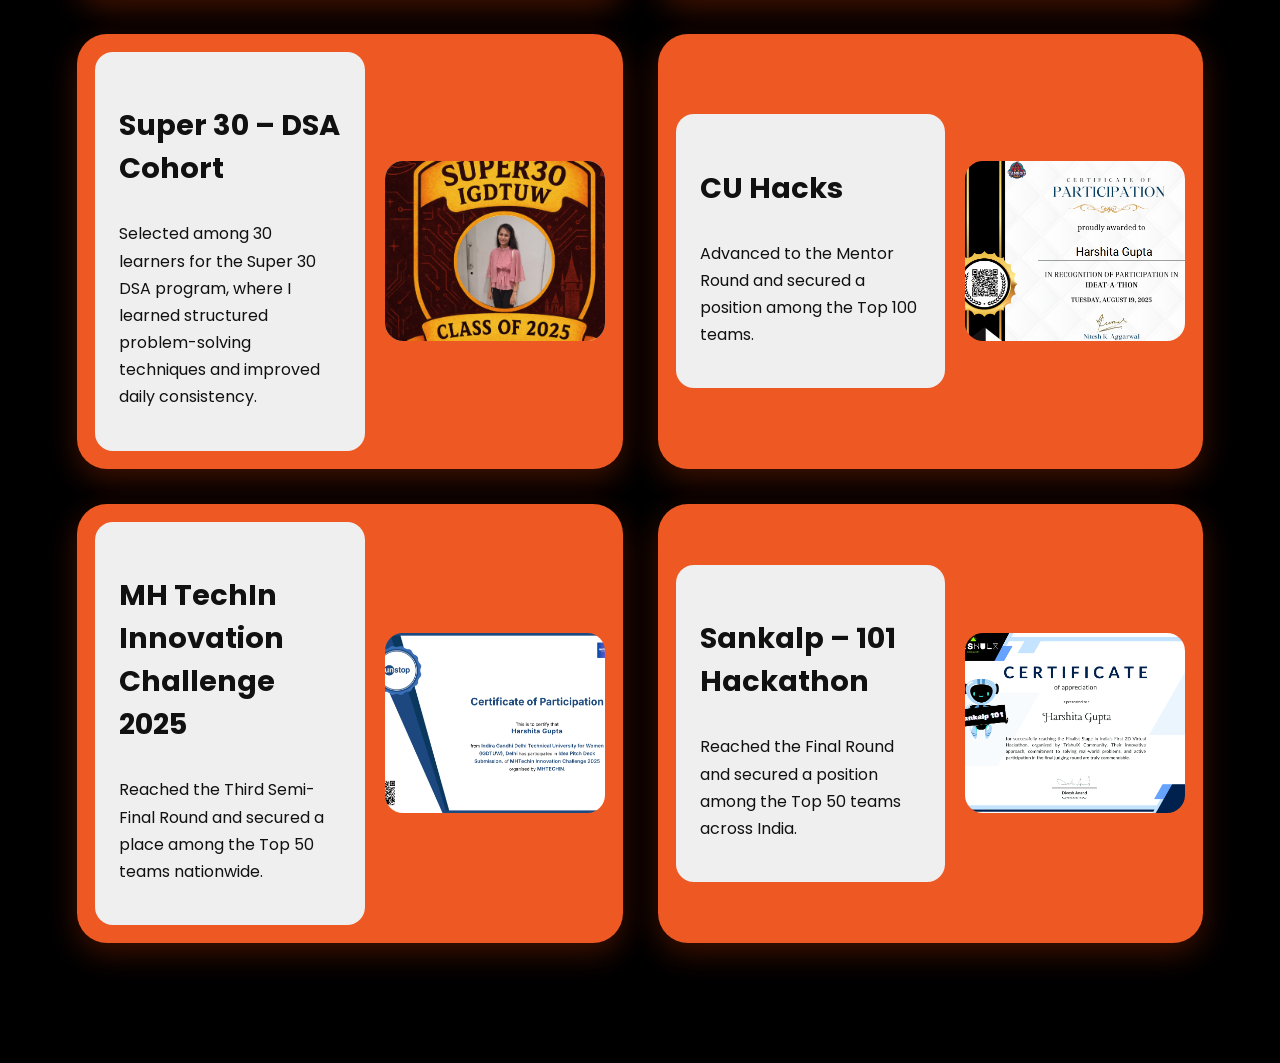
==== commit eef5031a: "updates" ====
--- a/Achievements.html
+++ b/Achievements.html
@@ -80,6 +80,36 @@
     </div>
 
     <div class="achievements-container">
+        <!-- AI Productivity & Prompt Engineering -->
+
+<div class="achievement-card">
+
+    <div class="achievement-content">
+
+        <h3>AI Productivity & Prompt Engineering</h3>
+
+        <p>
+            Secured the Second Runner-up position in Round 1 – Skill Quiz Challenge:
+            AI Productivity & Prompt Engineering, organized by Jai Shriram Engineering
+College, Tirupur.
+        </p>
+
+    </div>
+
+    <div class="achievement-image">
+
+        <a href="Achievements/PromptEngineering.pdf"
+           class="achievement-popup"
+           target="_blank">
+
+            <img src="Achievements/PromptEngineering.png"
+                 alt="AI Productivity & Prompt Engineering">
+
+        </a>
+
+    </div>
+
+</div>
         <!-- ICSC-2026-->
 
         <div class="achievement-card">
@@ -142,7 +172,65 @@
 
         </div>
 
-
+<!-- XSEED -->
+
+<div class="achievement-card">
+
+    <div class="achievement-content">
+
+        <h3>XSEED – DSA Mentor</h3>
+
+        <p>
+            Mentored a group of students in Data Structures & Algorithms (DSA),
+            strengthening their conceptual understanding and problem-solving skills.
+        </p>
+
+    </div>
+
+    <div class="achievement-image">
+
+        <a href="Achievements/Xseed.png"
+           class="achievement-popup"
+           target="_blank">
+
+            <img src="Achievements/Xseed.png"
+                 alt="XSEED DSA Mentor">
+
+        </a>
+
+    </div>
+
+</div>
+<!-- McKinsey Forward Program -->
+
+<div class="achievement-card">
+
+    <div class="achievement-content">
+
+        <h3>McKinsey Forward Program</h3>
+
+        <p>
+            Selected for the McKinsey Forward Program, a global learning
+            program focused on developing problem-solving, leadership,
+            communication, and professional skills.
+        </p>
+
+    </div>
+
+    <div class="achievement-image">
+
+        <a href="Achievements/MCKinseyForwardProgram.pdf"
+           class="achievement-popup"
+           target="_blank">
+
+            <img src="Achievements/McKinsey.png"
+                 alt="McKinsey Forward Program">
+
+        </a>
+
+    </div>
+
+</div>
          <!-- HAPIR DELEGATE-->
 
         <div class="achievement-card">
